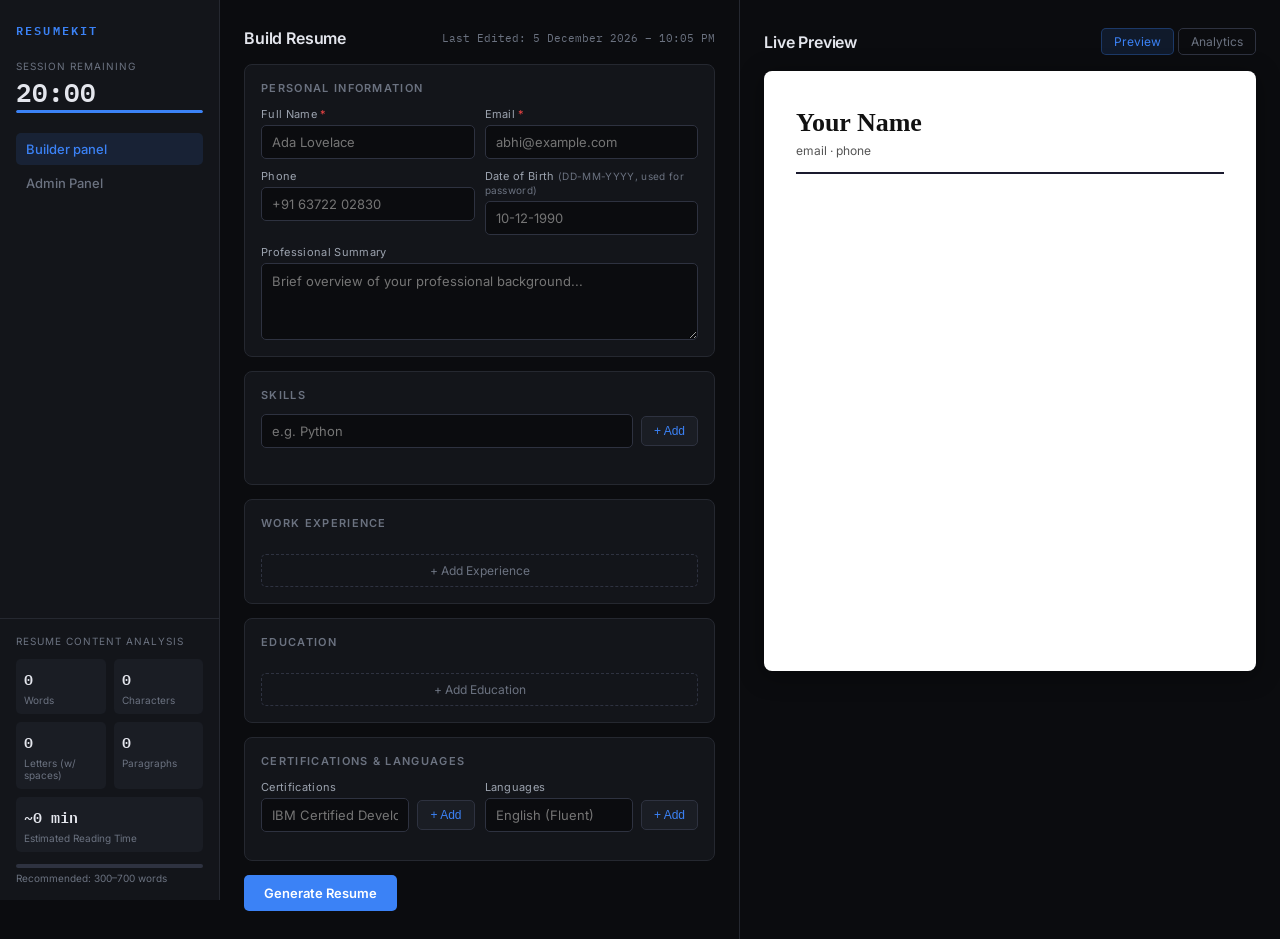
==== templates/index.html @ 1fba5580 "feat: add all project files" ====
<!DOCTYPE html>
<html lang="en">
<head>
<meta charset="UTF-8"/>
<meta name="viewport" content="width=device-width,initial-scale=1"/>
<title>ResumeKit — Builder</title>
<link rel="preconnect" href="https://fonts.googleapis.com">
<link href="https://fonts.googleapis.com/css2?family=IBM+Plex+Mono:wght@400;600&family=Inter:wght@300;400;500;600;700&display=swap" rel="stylesheet">
<link rel="stylesheet" href="/static/style.css"/>
</head>
<body>
<div class="shell">

  <!-- SIDEBAR -->
  <aside class="sidebar">
    <div class="sidebar-top">
      <div class="brand">RESUMEKIT</div>
      <div class="session-block">
        <div class="session-label">Session Remaining</div>
        <div class="timer" id="timer">20:00</div>
        <div class="timer-track"><div class="timer-fill" id="timerFill"></div></div>
      </div>
      <nav class="nav">
        <a href="/" class="nav-item active">Builder panel</a>
        <a href="/admin" class="nav-item">Admin Panel</a>
      </nav>
    </div>
    <div class="analytics-panel" id="analyticsPanel">
      <div class="analytics-title">Resume Content Analysis</div>
      <div class="analytics-grid">
        <div class="analytics-item"><div class="a-val" id="aWords">0</div><div class="a-key">Words</div></div>
        <div class="analytics-item"><div class="a-val" id="aChars">0</div><div class="a-key">Characters</div></div>
        <div class="analytics-item"><div class="a-val" id="aLetters">0</div><div class="a-key">Letters (w/ spaces)</div></div>
        <div class="analytics-item"><div class="a-val" id="aParas">0</div><div class="a-key">Paragraphs</div></div>
        <div class="analytics-item full"><div class="a-val" id="aRead">~0 min</div><div class="a-key">Estimated Reading Time</div></div>
      </div>
      <div class="word-range" id="wordRange">
        <div class="word-range-bar"><div class="word-range-fill" id="wordRangeFill"></div></div>
        <div class="word-range-label">Recommended: 300–700 words</div>
      </div>
    </div>
  </aside>

  <!-- MAIN -->
  <div class="main">

    <!-- FORM COL -->
    <div class="form-col">
      <div class="col-header">
        <h1>Build Resume</h1>
        <div class="last-edited" id="lastEdited">Not edited yet</div>
      </div>

      <div id="sessionBanner" class="banner banner-error hidden">
        ⏱ Resume submission time has expired.
      </div>
      <div id="formBanner" class="banner banner-error hidden"></div>

      <!-- Personal -->
      <div class="card">
        <div class="card-head">Personal Information</div>
        <div class="form-grid2">
          <div class="field">
            <label>Full Name <span class="req">*</span></label>
            <input type="text" id="name" placeholder="Ada Lovelace" oninput="liveUpdate()"/>
            <div class="cap-suggest hidden" id="nameSuggest"></div>
          </div>
          <div class="field">
            <label>Email <span class="req">*</span></label>
            <input type="email" id="email" placeholder="abhi@example.com" oninput="liveUpdate()"/>
            <div class="field-error hidden" id="emailError">Invalid email format.</div>
          </div>
          <div class="field">
            <label>Phone</label>
            <input type="text" id="phone" placeholder="+91 63722 02830" oninput="liveUpdate()"/>
            <div class="field-error hidden" id="phoneError">Invalid phone format.</div>
          </div>
          <div class="field">
            <label>Date of Birth <span class="hint-label">(DD-MM-YYYY, used for password)</span></label>
            <input type="text" id="dob" placeholder="10-12-1990" oninput="liveUpdate()"/>
          </div>
          <div class="field full-span">
            <label>Professional Summary</label>
            <textarea id="summary" rows="3" placeholder="Brief overview of your professional background..." oninput="liveUpdate()"></textarea>
          </div>
        </div>
      </div>

      <!-- Skills -->
      <div class="card">
        <div class="card-head">Skills</div>
        <div class="add-row">
          <input type="text" id="skillInput" placeholder="e.g. Python" onkeydown="if(event.key==='Enter'){event.preventDefault();addSkill()}"/>
          <button class="btn-add" onclick="addSkill()">+ Add</button>
        </div>
        <div id="dupWarn" class="banner banner-warn hidden"></div>
        <div id="skillTags" class="tag-list"></div>
      </div>

      <!-- Experience -->
      <div class="card">
        <div class="card-head">Work Experience</div>
        <div id="expList"></div>
        <button class="btn-ghost-full" onclick="addEntry('experience')">+ Add Experience</button>
      </div>

      <!-- Education -->
      <div class="card">
        <div class="card-head">Education</div>
        <div id="eduList"></div>
        <button class="btn-ghost-full" onclick="addEntry('education')">+ Add Education</button>
      </div>

      <!-- Certifications -->
      <div class="card">
        <div class="card-head">Certifications &amp; Languages</div>
        <div class="form-grid2">
          <div class="field">
            <label>Certifications</label>
            <div class="add-row">
              <input type="text" id="certInput" placeholder="IBM Certified Developer" onkeydown="if(event.key==='Enter'){event.preventDefault();addSimple('certifications','certInput')}"/>
              <button class="btn-add" onclick="addSimple('certifications','certInput')">+ Add</button>
            </div>
            <div id="certTags" class="tag-list"></div>
          </div>
          <div class="field">
            <label>Languages</label>
            <div class="add-row">
              <input type="text" id="langInput" placeholder="English (Fluent)" onkeydown="if(event.key==='Enter'){event.preventDefault();addSimple('languages','langInput')}"/>
              <button class="btn-add" onclick="addSimple('languages','langInput')">+ Add</button>
            </div>
            <div id="langTags" class="tag-list"></div>
          </div>
        </div>
      </div>

      <!-- Warnings -->
      <div id="wordWarn" class="banner banner-warn hidden">
        ⚠ Warning: The recommended resume length is under 700 words.
      </div>

      <!-- Submit -->
      <div class="action-bar">
        <button class="btn-primary" onclick="submitResume()">Generate Resume</button>
      </div>

      <!-- Result Card -->
      <div id="resultCard" class="result-card hidden">
        <div class="result-id-row">
          <span class="result-id" id="resultId"></span>
          <span class="result-badge">Generated</span>
        </div>
        <div class="result-details">
          <div class="result-row">
            <span class="rd-label">Password</span>
            <code class="rd-val" id="resultPassword"></code>
          </div>
          <div class="result-row">
            <span class="rd-label">Expires</span>
            <span class="rd-val" id="resultExpiry"></span>
          </div>
          <div class="result-row">
            <span class="rd-label">Downloads</span>
            <span class="rd-val" id="resultDownloads">0</span>
          </div>
        </div>
        <div class="result-actions" id="resultActions"></div>
        <div id="shareStatus" class="banner banner-success hidden"></div>
        <div id="waSection" class="wa-section hidden">
          <div class="wa-field">
            <input type="text" id="waPhone" placeholder="Recipient phone (optional)"/>
            <button class="btn-wa" onclick="shareWhatsApp()">📲 Open WhatsApp</button>
          </div>
          <div class="wa-note" id="waSentNote" style="display:none">
            <span class="badge-sent">Sent</span> WhatsApp already shared — resend disabled.
          </div>
        </div>
      </div>
    </div>

    <!-- PREVIEW COL -->
    <div class="preview-col">
      <div class="col-header">
        <h1>Live Preview</h1>
        <div class="preview-tabs">
          <button class="ptab active" onclick="setPreviewTab('preview',this)">Preview</button>
          <button class="ptab" onclick="setPreviewTab('stats',this)">Analytics</button>
        </div>
      </div>

      <div id="tabPreview" class="tab-content">
        <div class="preview-doc" id="previewDoc">
          <div class="pv-name" id="pvName">Your Name</div>
          <div class="pv-contact" id="pvContact">email · phone</div>
          <div class="pv-divider"></div>
          <div id="pvSummaryBlock" class="pv-section hidden">
            <div class="pv-section-title">Summary</div>
            <div id="pvSummary" class="pv-body"></div>
          </div>
          <div id="pvExpBlock" class="pv-section hidden">
            <div class="pv-section-title">Experience</div>
            <div id="pvExp"></div>
          </div>
          <div id="pvEduBlock" class="pv-section hidden">
            <div class="pv-section-title">Education</div>
            <div id="pvEdu"></div>
          </div>
          <div id="pvSkillsBlock" class="pv-section hidden">
            <div class="pv-section-title">Skills</div>
            <div id="pvSkills" class="pv-skills-wrap"></div>
          </div>
          <div id="pvCertBlock" class="pv-section hidden">
            <div class="pv-section-title">Certifications</div>
            <div id="pvCert" class="pv-body"></div>
          </div>
          <div id="pvLangBlock" class="pv-section hidden">
            <div class="pv-section-title">Languages</div>
            <div id="pvLang" class="pv-body"></div>
          </div>
        </div>
      </div>

      <div id="tabStats" class="tab-content hidden">
        <div class="stats-grid" id="statsGrid">
          <div class="stats-card">
            <div class="sc-icon">📝</div>
            <div class="sc-val" id="swWords">0</div>
            <div class="sc-key">Words</div>
          </div>
          <div class="stats-card">
            <div class="sc-icon">🔤</div>
            <div class="sc-val" id="swChars">0</div>
            <div class="sc-key">Characters</div>
          </div>
          <div class="stats-card">
            <div class="sc-icon">📖</div>
            <div class="sc-val" id="swRead">~0m</div>
            <div class="sc-key">Reading Time</div>
          </div>
          <div class="stats-card">
            <div class="sc-icon">📋</div>
            <div class="sc-val" id="swParas">0</div>
            <div class="sc-key">Paragraphs</div>
          </div>
          <div class="stats-card">
            <div class="sc-icon">🎯</div>
            <div class="sc-val" id="swSkills">0</div>
            <div class="sc-key">Skills Listed</div>
          </div>
          <div class="stats-card">
            <div class="sc-icon">💼</div>
            <div class="sc-val" id="swExp">0</div>
            <div class="sc-key">Experience Entries</div>
          </div>
        </div>
        <div class="density-bar-wrap">
          <div class="db-label">Content Density</div>
          <div class="density-bar">
            <div class="density-fill" id="densityFill"></div>
            <div class="density-markers">
              <span>0</span><span>300</span><span>700</span><span>1000+</span>
            </div>
          </div>
          <div class="density-status" id="densityStatus">Start writing to see analysis</div>
        </div>
      </div>
    </div>

  </div>
</div>

<script src="/static/script.js"></script>
</body>
</html>
---- static/style.css ----
@import url('https://fonts.googleapis.com/css2?family=IBM+Plex+Mono:wght@400;600&family=Inter:wght@300;400;500;600;700&display=swap');

:root {
  --bg:       #0b0c0f;
  --surface:  #13151a;
  --surface2: #1a1d24;
  --border:   #252830;
  --border2:  #2e3240;
  --accent:   #3b82f6;
  --accent-h: #2563eb;
  --accent-g: rgba(59,130,246,0.12);
  --green:    #10b981;
  --green-g:  rgba(16,185,129,0.12);
  --yellow:   #f59e0b;
  --yellow-g: rgba(245,158,11,0.1);
  --red:      #ef4444;
  --red-g:    rgba(239,68,68,0.1);
  --text:     #e4e6ed;
  --muted:    #6b7280;
  --muted2:   #9ca3af;
  --mono:     'IBM Plex Mono', monospace;
  --sans:     'Inter', sans-serif;
  --sidebar:  220px;
  --r:        8px;
  --r-sm:     5px;
}

*, *::before, *::after { box-sizing: border-box; margin: 0; padding: 0; }
html { font-size: 14px; }
body { font-family: var(--sans); background: var(--bg); color: var(--text); min-height: 100vh; }

/* ── SHELL ── */
.shell { display: flex; min-height: 100vh; }

/* ── SIDEBAR ── */
.sidebar {
  width: var(--sidebar);
  background: var(--surface);
  border-right: 1px solid var(--border);
  display: flex;
  flex-direction: column;
  position: fixed;
  top: 0; left: 0; bottom: 0;
  overflow-y: auto;
  z-index: 100;
}

.sidebar-top { padding: 20px 16px; display: flex; flex-direction: column; gap: 20px; }

.brand {
  font-family: var(--mono);
  font-size: 12px;
  font-weight: 600;
  letter-spacing: 0.18em;
  color: var(--accent);
}

.session-block { display: flex; flex-direction: column; gap: 6px; }
.session-label { font-size: 10px; text-transform: uppercase; letter-spacing: 0.1em; color: var(--muted); }
.timer { font-family: var(--mono); font-size: 26px; font-weight: 600; color: var(--text); line-height: 1; }
.timer.warn { color: var(--yellow); }
.timer.critical { color: var(--red); }
.timer-track { height: 3px; background: var(--border2); border-radius: 2px; overflow: hidden; }
.timer-fill { height: 100%; background: var(--accent); transition: width 1s linear; border-radius: 2px; }

.nav { display: flex; flex-direction: column; gap: 2px; }
.nav-item {
  padding: 8px 10px; border-radius: var(--r-sm);
  color: var(--muted); text-decoration: none; font-size: 13px; font-weight: 500;
  transition: all 0.15s;
}
.nav-item:hover { color: var(--text); background: var(--border); }
.nav-item.active { color: var(--accent); background: var(--accent-g); }

/* Analytics panel in sidebar */
.analytics-panel {
  padding: 16px;
  border-top: 1px solid var(--border);
  margin-top: auto;
}
.analytics-title {
  font-size: 10px; text-transform: uppercase; letter-spacing: 0.1em;
  color: var(--muted); margin-bottom: 12px;
}
.analytics-grid { display: grid; grid-template-columns: 1fr 1fr; gap: 8px; margin-bottom: 12px; }
.analytics-item { background: var(--surface2); border-radius: var(--r-sm); padding: 8px; }
.analytics-item.full { grid-column: span 2; }
.a-val { font-family: var(--mono); font-size: 15px; font-weight: 600; color: var(--text); }
.a-key { font-size: 10px; color: var(--muted); margin-top: 2px; }

.word-range { display: flex; flex-direction: column; gap: 4px; }
.word-range-bar { height: 4px; background: var(--border2); border-radius: 2px; overflow: hidden; }
.word-range-fill { height: 100%; background: var(--green); border-radius: 2px; transition: width 0.3s, background 0.3s; }
.word-range-label { font-size: 10px; color: var(--muted); }

/* Flags panel */
.flags-panel { padding: 16px; border-top: 1px solid var(--border); }
.flags-title { font-size: 10px; text-transform: uppercase; letter-spacing: 0.1em; color: var(--muted); margin-bottom: 12px; }
.flag-row { display: flex; justify-content: space-between; align-items: center; margin-bottom: 10px; }
.flag-key { font-size: 12px; color: var(--muted2); }

.toggle { position: relative; display: inline-flex; cursor: pointer; }
.toggle input { position: absolute; opacity: 0; width: 0; height: 0; }
.toggle-track {
  width: 32px; height: 18px; background: var(--border2); border-radius: 9px;
  transition: background 0.2s; display: flex; align-items: center; padding: 2px;
}
.toggle input:checked + .toggle-track { background: var(--accent); }
.toggle-thumb {
  width: 14px; height: 14px; background: #fff; border-radius: 50%;
  transition: transform 0.2s; box-shadow: 0 1px 3px rgba(0,0,0,0.3);
}
.toggle input:checked + .toggle-track .toggle-thumb { transform: translateX(14px); }

/* ── MAIN ── */
.main {
  margin-left: var(--sidebar);
  flex: 1;
  display: flex;
  min-height: 100vh;
}

.form-col {
  width: 520px;
  min-width: 460px;
  padding: 28px 24px;
  border-right: 1px solid var(--border);
  display: flex;
  flex-direction: column;
  gap: 14px;
  overflow-y: auto;
}

.preview-col {
  flex: 1;
  padding: 28px 24px;
  display: flex;
  flex-direction: column;
  gap: 14px;
  overflow-y: auto;
}

/* ── COL HEADER ── */
.col-header {
  display: flex;
  align-items: center;
  justify-content: space-between;
  margin-bottom: 2px;
}
.col-header h1 { font-size: 16px; font-weight: 600; letter-spacing: -0.01em; }
.last-edited { font-size: 11px; color: var(--muted); font-family: var(--mono); }

/* ── BANNERS ── */
.banner {
  border-radius: var(--r-sm);
  padding: 9px 12px;
  font-size: 12px;
  line-height: 1.4;
}
.banner-error { background: var(--red-g); border: 1px solid rgba(239,68,68,0.25); color: #fca5a5; }
.banner-warn  { background: var(--yellow-g); border: 1px solid rgba(245,158,11,0.25); color: #fcd34d; }
.banner-success { background: var(--green-g); border: 1px solid rgba(16,185,129,0.25); color: #6ee7b7; }
.hidden { display: none !important; }

/* ── CARDS ── */
.card {
  background: var(--surface);
  border: 1px solid var(--border);
  border-radius: var(--r);
  padding: 16px;
  display: flex;
  flex-direction: column;
  gap: 12px;
}
.card-head {
  font-size: 11px;
  text-transform: uppercase;
  letter-spacing: 0.12em;
  color: var(--muted);
  font-weight: 600;
}

/* ── FORM ELEMENTS ── */
.form-grid2 { display: grid; grid-template-columns: 1fr 1fr; gap: 10px; }
.field { display: flex; flex-direction: column; gap: 4px; }
.field.full-span { grid-column: span 2; }

label { font-size: 11px; color: var(--muted2); letter-spacing: 0.03em; }
.req { color: var(--red); }
.hint-label { color: var(--muted); font-size: 10px; }

input[type=text], input[type=email] {
  background: var(--bg);
  border: 1px solid var(--border2);
  border-radius: var(--r-sm);
  color: var(--text);
  font-family: var(--sans);
  font-size: 13px;
  padding: 8px 10px;
  outline: none;
  transition: border-color 0.15s;
  width: 100%;
}
input:focus { border-color: var(--accent); }

textarea {
  background: var(--bg);
  border: 1px solid var(--border2);
  border-radius: var(--r-sm);
  color: var(--text);
  font-family: var(--sans);
  font-size: 13px;
  padding: 8px 10px;
  outline: none;
  resize: vertical;
  width: 100%;
  line-height: 1.5;
}
textarea:focus { border-color: var(--accent); }

.field-error { font-size: 11px; color: var(--red); }
.cap-suggest { font-size: 11px; color: var(--accent); padding: 4px 0; }

/* ── ADD ROW ── */
.add-row { display: flex; gap: 8px; align-items: center; }
.add-row input { flex: 1; }

.btn-add {
  background: var(--surface2);
  color: var(--accent);
  border: 1px solid var(--border2);
  border-radius: var(--r-sm);
  padding: 7px 12px;
  font-size: 12px;
  font-weight: 500;
  cursor: pointer;
  white-space: nowrap;
  transition: all 0.15s;
}
.btn-add:hover { border-color: var(--accent); background: var(--accent-g); }

/* ── TAGS ── */
.tag-list { display: flex; flex-wrap: wrap; gap: 6px; min-height: 8px; }
.tag {
  display: inline-flex; align-items: center; gap: 5px;
  background: var(--accent-g);
  border: 1px solid rgba(59,130,246,0.25);
  border-radius: 4px;
  padding: 3px 8px;
  font-size: 12px; color: #93c5fd;
  font-family: var(--mono);
}
.tag-remove {
  background: none; border: none; color: #93c5fd; cursor: pointer;
  opacity: 0.5; font-size: 14px; line-height: 1; padding: 0;
}
.tag-remove:hover { opacity: 1; }

/* ── ENTRY ITEMS ── */
.entry-item {
  border: 1px solid var(--border2);
  border-radius: var(--r-sm);
  padding: 12px;
  display: flex;
  flex-direction: column;
  gap: 8px;
  position: relative;
  margin-bottom: 8px;
}
.entry-remove {
  position: absolute; top: 8px; right: 8px;
  background: none; border: none; color: var(--muted);
  cursor: pointer; font-size: 16px; line-height: 1;
  transition: color 0.15s;
}
.entry-remove:hover { color: var(--red); }
.entry-grid { display: grid; grid-template-columns: 1fr 1fr; gap: 8px; }

.btn-ghost-full {
  background: transparent;
  color: var(--muted);
  border: 1px dashed var(--border2);
  border-radius: var(--r-sm);
  padding: 8px 14px;
  font-size: 12px;
  cursor: pointer;
  width: 100%;
  transition: all 0.15s;
  font-family: var(--sans);
}
.btn-ghost-full:hover { color: var(--text); border-color: var(--muted); }

/* ── ACTION BAR ── */
.action-bar { display: flex; gap: 10px; }

.btn-primary {
  background: var(--accent);
  color: #fff;
  border: none;
  border-radius: var(--r-sm);
  padding: 10px 20px;
  font-family: var(--sans);
  font-size: 13px;
  font-weight: 600;
  cursor: pointer;
  transition: background 0.15s;
}
.btn-primary:hover { background: var(--accent-h); }

.btn-secondary {
  background: transparent;
  color: var(--accent);
  border: 1px solid var(--accent);
  border-radius: var(--r-sm);
  padding: 8px 14px;
  font-size: 12px;
  font-weight: 500;
  cursor: pointer;
  transition: all 0.15s;
  font-family: var(--sans);
}
.btn-secondary:hover { background: var(--accent-g); }

.btn-ghost {
  background: transparent;
  color: var(--muted);
  border: 1px solid var(--border2);
  border-radius: var(--r-sm);
  padding: 8px 14px;
  font-size: 12px;
  cursor: pointer;
  transition: all 0.15s;
  font-family: var(--sans);
}
.btn-ghost:hover { color: var(--text); border-color: var(--muted); }
.btn-ghost.small { padding: 4px 10px; font-size: 11px; }

.btn-wa {
  background: #25d366;
  color: #fff;
  border: none;
  border-radius: var(--r-sm);
  padding: 8px 14px;
  font-size: 12px;
  font-weight: 600;
  cursor: pointer;
  white-space: nowrap;
}
.btn-wa:hover { background: #1ebe5d; }

/* ── RESULT CARD ── */
.result-card {
  background: var(--surface);
  border: 1px solid rgba(16,185,129,0.3);
  border-radius: var(--r);
  padding: 16px;
  display: flex;
  flex-direction: column;
  gap: 12px;
}
.result-id-row { display: flex; align-items: center; gap: 10px; }
.result-id { font-family: var(--mono); font-size: 17px; font-weight: 600; color: var(--green); }
.result-badge {
  background: var(--green-g);
  color: var(--green);
  border: 1px solid rgba(16,185,129,0.3);
  border-radius: 4px;
  font-size: 10px;
  font-weight: 600;
  padding: 2px 7px;
  letter-spacing: 0.06em;
}
.result-details { display: flex; flex-direction: column; gap: 6px; }
.result-row { display: flex; justify-content: space-between; align-items: center; }
.rd-label { font-size: 11px; color: var(--muted); }
.rd-val { font-family: var(--mono); font-size: 12px; color: var(--text); }
.rd-val code { background: var(--surface2); padding: 2px 7px; border-radius: 3px; }
.result-actions { display: flex; gap: 8px; flex-wrap: wrap; }
.wa-section { display: flex; flex-direction: column; gap: 6px; border-top: 1px solid var(--border); padding-top: 10px; }
.wa-field { display: flex; gap: 8px; align-items: center; }
.wa-field input { flex: 1; }
.wa-note { font-size: 11px; color: var(--muted); display: flex; align-items: center; gap: 6px; }
.badge-sent { background: var(--yellow-g); color: var(--yellow); border: 1px solid rgba(245,158,11,0.3); border-radius: 3px; font-size: 10px; padding: 1px 5px; font-weight: 600; }

/* ── PREVIEW ── */
.preview-tabs { display: flex; gap: 4px; }
.ptab {
  background: transparent; border: 1px solid var(--border2);
  border-radius: var(--r-sm); padding: 5px 12px;
  font-size: 12px; color: var(--muted); cursor: pointer;
  font-family: var(--sans); transition: all 0.15s;
}
.ptab.active { background: var(--accent-g); color: var(--accent); border-color: rgba(59,130,246,0.3); }

.tab-content.hidden { display: none; }

.preview-doc {
  background: #ffffff;
  color: #1a1a2e;
  border-radius: var(--r);
  padding: 36px 32px;
  font-family: Georgia, 'Times New Roman', serif;
  min-height: 600px;
  box-shadow: 0 4px 24px rgba(0,0,0,0.4);
}

.pv-name { font-size: 26px; font-weight: 700; color: #111; margin-bottom: 5px; line-height: 1.2; }
.pv-contact { font-size: 12px; color: #555; margin-bottom: 14px; font-family: 'Inter', sans-serif; }
.pv-divider { border: none; border-top: 2px solid #1a1a2e; margin-bottom: 14px; }

.pv-section { margin-top: 12px; }
.pv-section-title {
  font-family: 'Inter', sans-serif;
  font-size: 10px; text-transform: uppercase; letter-spacing: 0.14em;
  font-weight: 700; color: #2563eb; margin-bottom: 6px;
  padding-bottom: 3px; border-bottom: 1px solid #e5e7eb;
}
.pv-body { font-size: 12px; color: #374151; line-height: 1.6; }
.pv-exp-item { margin-bottom: 10px; }
.pv-exp-role { font-size: 13px; font-weight: 700; color: #111; }
.pv-exp-meta { font-size: 11px; color: #6b7280; margin-bottom: 3px; font-family: 'Inter', sans-serif; }
.pv-exp-desc { font-size: 12px; color: #444; line-height: 1.5; }
.pv-edu-item { margin-bottom: 8px; }
.pv-edu-degree { font-size: 12px; font-weight: 700; color: #111; }
.pv-edu-meta { font-size: 11px; color: #6b7280; font-family: 'Inter', sans-serif; }
.pv-skills-wrap { display: flex; flex-wrap: wrap; gap: 5px; }
.pv-skill-tag {
  background: #eff6ff; color: #1d4ed8;
  border: 1px solid #bfdbfe;
  border-radius: 3px; padding: 2px 7px;
  font-size: 11px; font-family: 'Inter', sans-serif;
}

/* ── STATS TAB ── */
.stats-grid { display: grid; grid-template-columns: repeat(3, 1fr); gap: 10px; margin-bottom: 16px; }
.stats-card {
  background: var(--surface);
  border: 1px solid var(--border);
  border-radius: var(--r-sm);
  padding: 14px 12px;
  text-align: center;
}
.sc-icon { font-size: 18px; margin-bottom: 6px; }
.sc-val { font-family: var(--mono); font-size: 20px; font-weight: 600; color: var(--text); }
.sc-key { font-size: 10px; color: var(--muted); margin-top: 3px; }

.density-bar-wrap { background: var(--surface); border: 1px solid var(--border); border-radius: var(--r-sm); padding: 14px; }
.db-label { font-size: 11px; color: var(--muted); margin-bottom: 8px; text-transform: uppercase; letter-spacing: 0.08em; }
.density-bar { height: 8px; background: var(--border2); border-radius: 4px; overflow: hidden; margin-bottom: 6px; position: relative; }
.density-fill { height: 100%; background: var(--accent); border-radius: 4px; transition: width 0.4s, background 0.4s; }
.density-markers { display: flex; justify-content: space-between; font-size: 10px; color: var(--muted); }
.density-status { font-size: 12px; color: var(--muted2); margin-top: 6px; }

/* ── ADMIN ── */
.admin-main {
  flex: 1;
  padding: 28px 24px;
  display: flex;
  flex-direction: column;
  gap: 16px;
  overflow-y: auto;
}

.admin-tabs { display: flex; gap: 6px; border-bottom: 1px solid var(--border); padding-bottom: 12px; }
.atab {
  background: transparent; border: 1px solid var(--border2);
  border-radius: var(--r-sm); padding: 6px 14px;
  font-size: 13px; color: var(--muted); cursor: pointer;
  font-family: var(--sans); transition: all 0.15s;
}
.atab.active { background: var(--accent-g); color: var(--accent); border-color: rgba(59,130,246,0.3); }

.admin-tab-content {}

.atable {
  width: 100%; border-collapse: collapse; font-size: 13px;
}
.atable th {
  text-align: left; padding: 8px 12px;
  font-size: 10px; text-transform: uppercase; letter-spacing: 0.1em;
  color: var(--muted); border-bottom: 1px solid var(--border);
  font-weight: 600;
}
.atable td {
  padding: 10px 12px; border-bottom: 1px solid var(--border);
  color: var(--text); vertical-align: middle;
}
.atable tr:hover td { background: var(--surface); }
.atable .center { text-align: center; }
.atable .muted-cell { color: var(--muted); font-size: 12px; }

.dl-badge {
  background: var(--accent-g); color: var(--accent);
  border: 1px solid rgba(59,130,246,0.25);
  border-radius: 10px; padding: 2px 8px;
  font-family: var(--mono); font-size: 12px;
}

.row-actions { display: flex; gap: 6px; }

.btn-danger {
  background: transparent; color: var(--red);
  border: 1px solid rgba(239,68,68,0.3);
  border-radius: var(--r-sm); padding: 4px 10px;
  font-size: 11px; cursor: pointer; font-family: var(--sans);
  transition: all 0.15s;
}
.btn-danger:hover { background: var(--red-g); }

.method-badge {
  border-radius: 3px; padding: 2px 7px; font-size: 11px; font-weight: 600;
  text-transform: uppercase; letter-spacing: 0.06em;
}
.method-email { background: rgba(59,130,246,0.12); color: #93c5fd; }
.method-whatsapp { background: rgba(16,185,129,0.12); color: #6ee7b7; }

.action-badge {
  border-radius: 3px; padding: 2px 7px; font-size: 11px;
  background: var(--surface2); color: var(--muted2);
}
.action-resume { background: rgba(59,130,246,0.1); color: #93c5fd; }
.action-downloaded { background: rgba(16,185,129,0.1); color: #6ee7b7; }
.action-shared { background: rgba(245,158,11,0.1); color: #fcd34d; }

.empty-state { color: var(--muted); padding: 48px 0; font-size: 14px; }
.empty-state a { color: var(--accent); text-decoration: none; }

/* ── MODAL ── */
.modal {
  position: fixed; inset: 0; background: rgba(0,0,0,0.7);
  display: flex; align-items: center; justify-content: center;
  z-index: 999;
}
.modal-box {
  background: var(--surface);
  border: 1px solid var(--border2);
  border-radius: var(--r);
  width: 600px; max-width: 90vw; max-height: 80vh;
  display: flex; flex-direction: column;
}
.modal-head {
  display: flex; justify-content: space-between; align-items: center;
  padding: 14px 16px; border-bottom: 1px solid var(--border);
  font-size: 14px; font-weight: 600;
}
.modal-head button { background: none; border: none; color: var(--muted); cursor: pointer; font-size: 16px; }
.modal-body {
  padding: 16px; overflow-y: auto;
  font-family: var(--mono); font-size: 12px;
  color: var(--muted2); white-space: pre-wrap; line-height: 1.6;
}
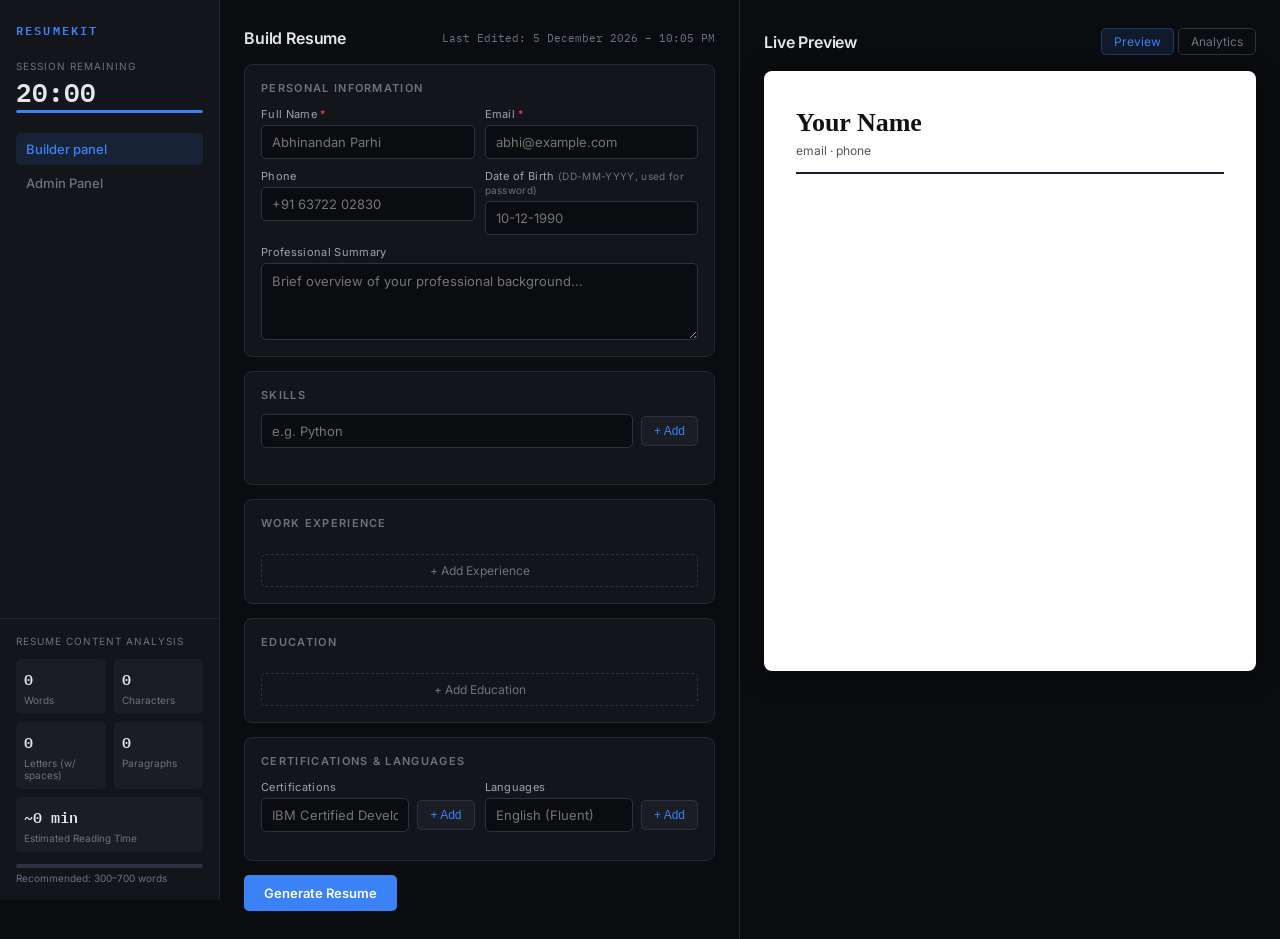
==== commit e749fd33: "Update" ====
--- a/templates/index.html
+++ b/templates/index.html
@@ -62,7 +62,7 @@
         <div class="form-grid2">
           <div class="field">
             <label>Full Name <span class="req">*</span></label>
-            <input type="text" id="name" placeholder="Ada Lovelace" oninput="liveUpdate()"/>
+            <input type="text" id="name" placeholder="Abhinandan Parhi" oninput="liveUpdate()"/>
             <div class="cap-suggest hidden" id="nameSuggest"></div>
           </div>
           <div class="field">
